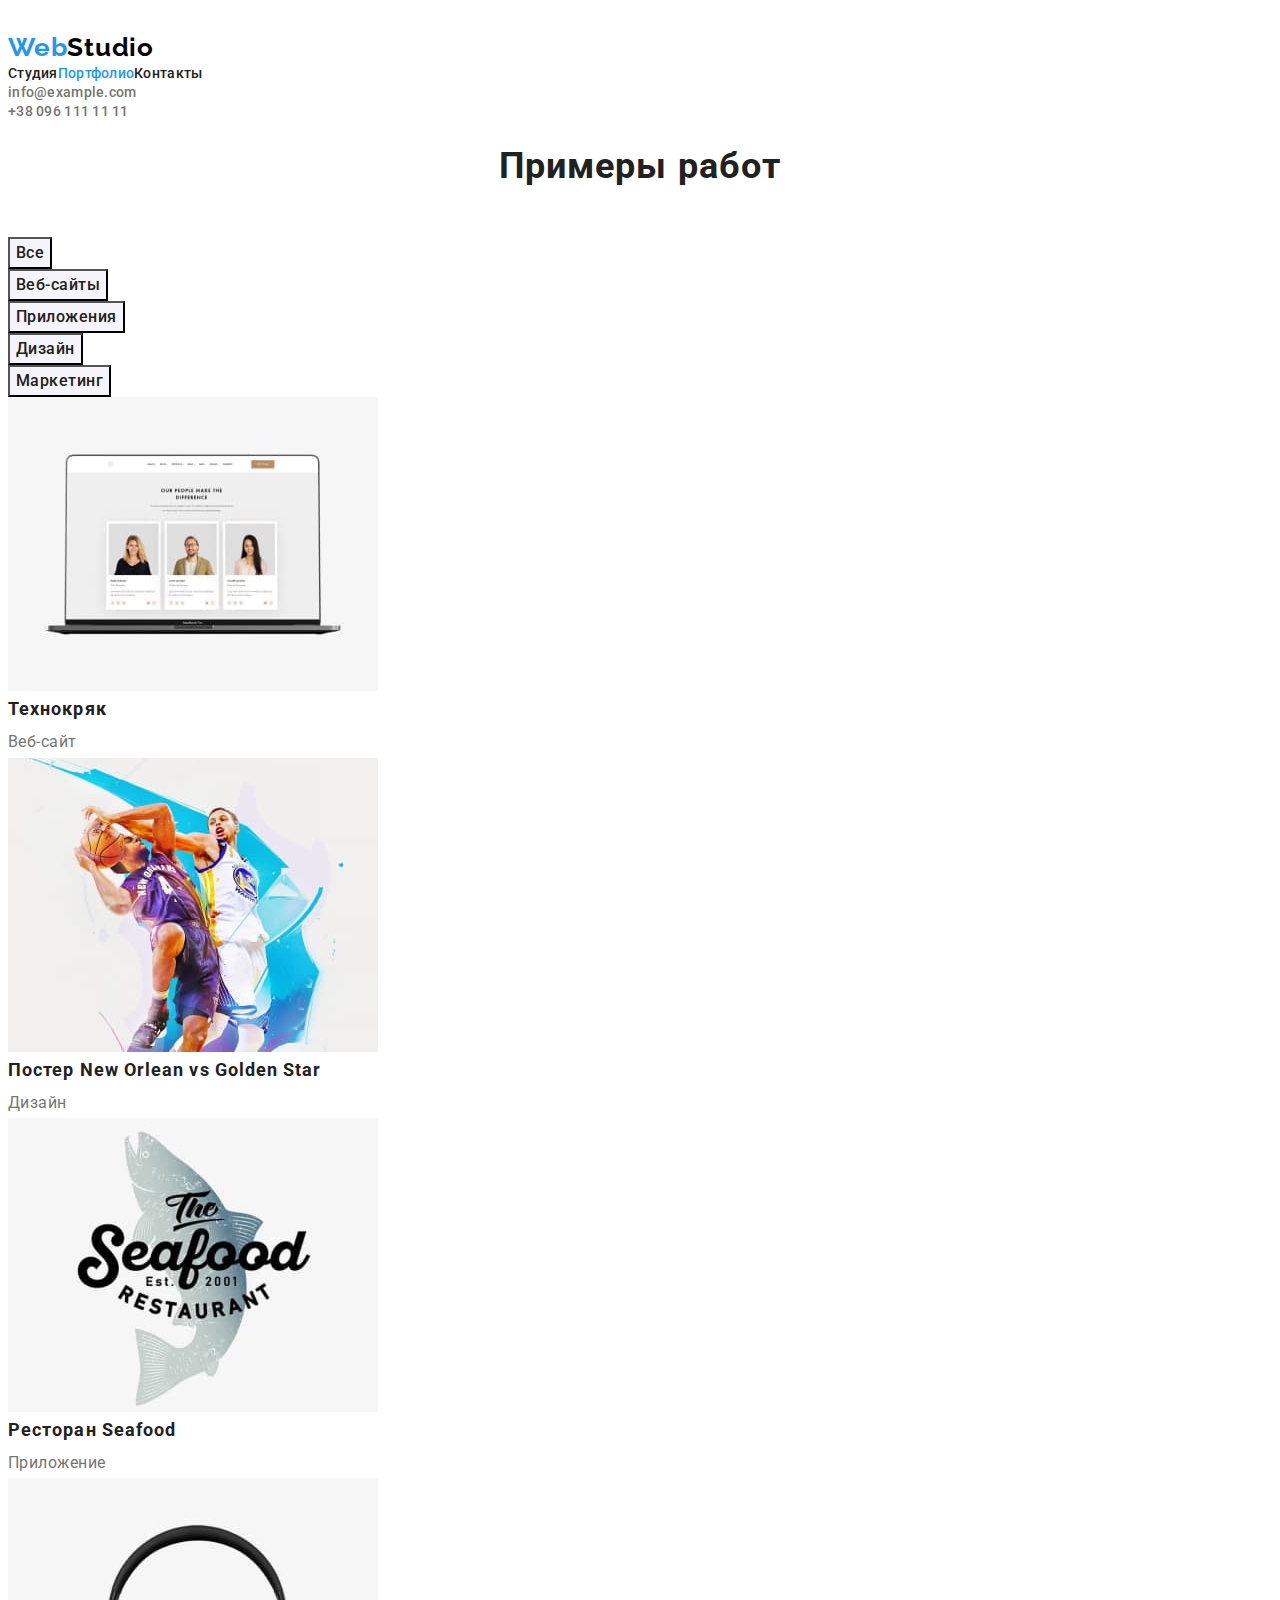
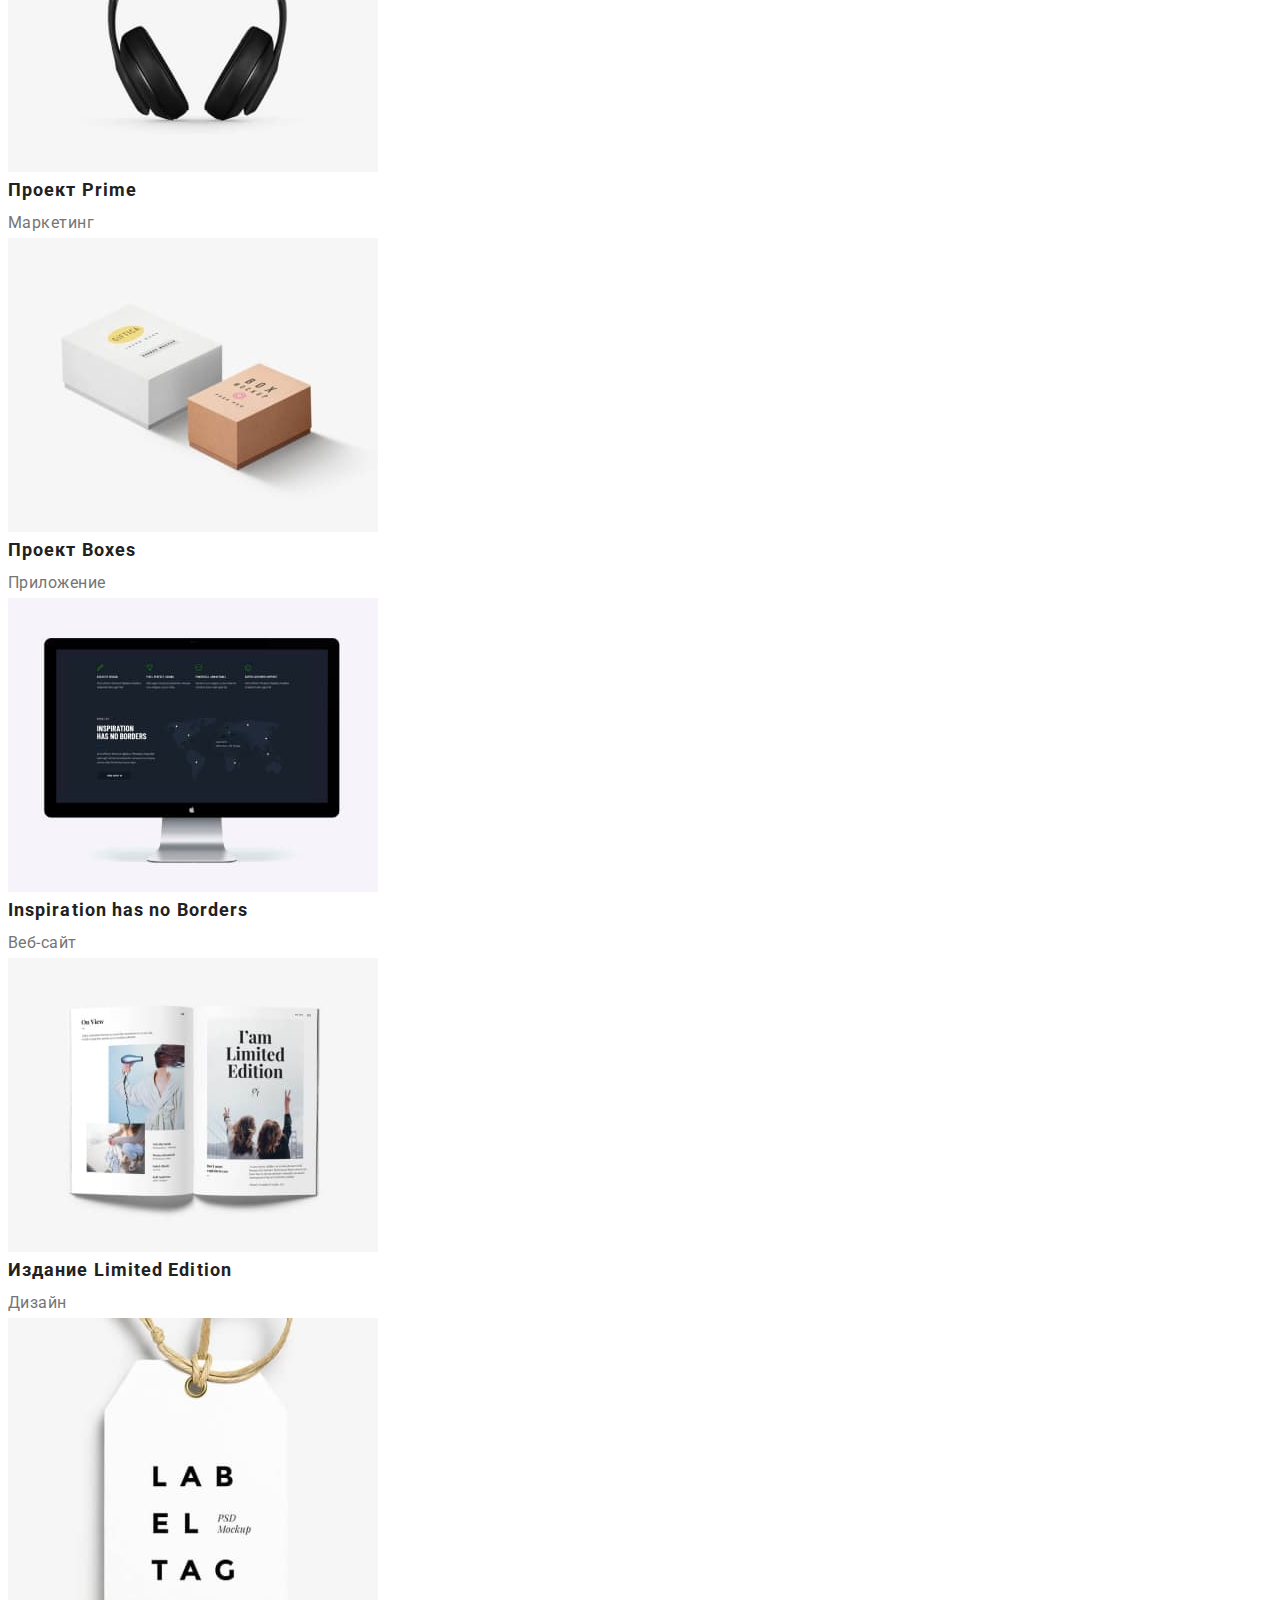
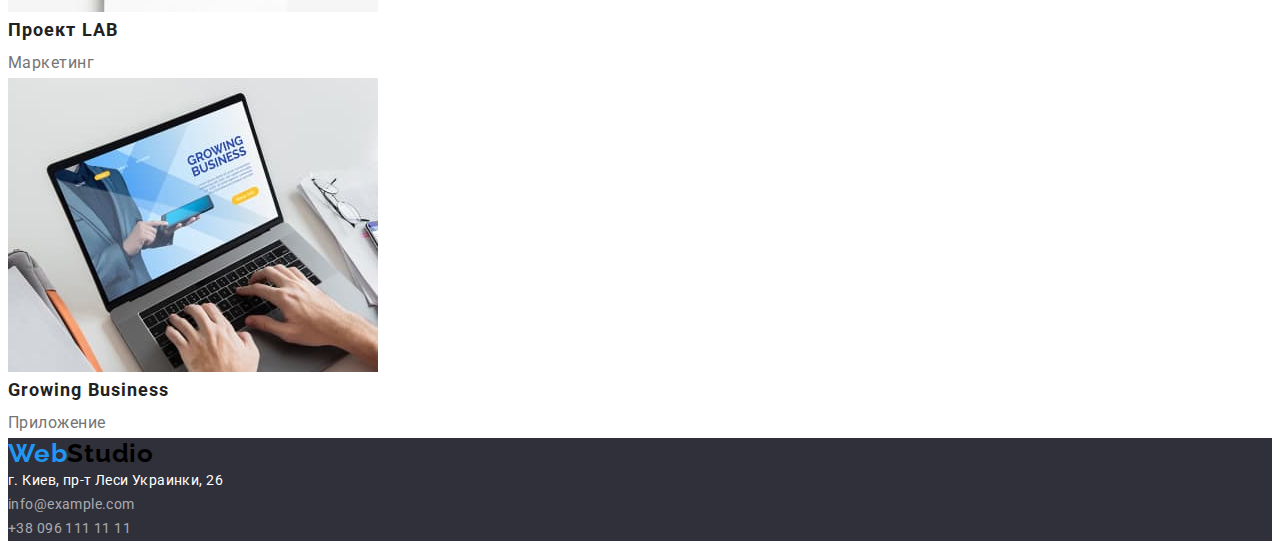
==== portfolio.html @ e36aa814 "homework3 part1" ====
<!DOCTYPE html>
<html lang="ru">
<head>
    <meta charset="UTF-8">
    <meta http-equiv="X-UA-Compatible" content="IE=edge">
    <meta name="viewport" content="width=device-width, initial-scale=1.0">
    <title>Portfolio</title>
    <link href="https://fonts.googleapis.com/css2?family=Raleway:wght@700&family=Roboto:wght@400;500;700;900&display=swap" rel="stylesheet">
    <link rel="stylesheet" href="https://cdnjs.cloudflare.com/ajax/libs/modern-normalize/1.1.0/modern-normalize.min.css" integrity="sha512-wpPYUAdjBVSE4KJnH1VR1HeZfpl1ub8YT/NKx4PuQ5NmX2tKuGu6U/JRp5y+Y8XG2tV+wKQpNHVUX03MfMFn9Q==" crossorigin="anonymous" referrerpolicy="no-referrer" />
    <link rel="stylesheet" href="./css/styles.css">
</head>
<body>
    <header class="header">
        <nav>
            <a href="/" class="logo link"><span class="logo-color-part">Web</span>Studio</a>
            <ul class="menu list">
               <li><a href="./index.html" class="nav-link link">Студия</a></li> 
               <li><a href="./portfolio.html" class="nav-link link current">Портфолио</a></li>
               <li><a href="" class="nav-link link">Контакты</a></li>
            </ul>
        </nav>
        <ul class="list">
            <li><a href="mailto:info@example.com" class="contacts link">info@example.com</a></li>
            <li><a href="tel:+380961111111" class="contacts link">+38 096 111 11 11</a></li>
        </ul>
    </header>

    <main>
        <section class="portfolio">
            <h2 class="portfolio-title">Примеры работ</h2>
            <ul class="list">
                <li><button class="portfolio-button" type="button">Все</button></li>
                <li><button class="portfolio-button" type="button">Веб-сайты</button></li>
                <li><button class="portfolio-button" type="button">Приложения</button></li>
                <li><button class="portfolio-button" type="button">Дизайн</button></li>
                <li><button class="portfolio-button" type="button">Маркетинг</button></li>
            </ul>

            <ul class="portfolio-cards list">
                <li>
                    <a href="" class="link">
                        <img src="./img/tehnokryak.jpg" alt="Технокряк" width="370" height="294">
                        <h3 class="project-name">Технокряк</h3>                      
                        <p class="project-type">Веб-сайт</p>
                    </a>
                </li>
                <li>
                    <a href="" class="link">
                        <img src="./img/new-orleano-golden-star.jpg" alt="Постер New Orlean vs Golden Star" width="370" height="294">
                        <h3 class="project-name">Постер New Orlean vs Golden Star</h3>                      
                        <p class="project-type">Дизайн</p>
                    </a>
                </li>
                <li>
                    <a href="" class="link">
                        <img src="./img/seafood.jpg" alt="Ресторан Seafood" width="370" height="294">
                        <h3 class="project-name">Ресторан Seafood</h3>                      
                        <p class="project-type">Приложение</p>
                    </a>
                </li>
                <li>
                    <a href="" class="link">
                        <img src="./img/prime.jpg" alt="Проект Prime" width="370" height="294">
                        <h3 class="project-name">Проект Prime</h3>                      
                        <p class="project-type">Маркетинг</p>
                    </a>
                </li>
                <li>
                    <a href="" class="link">
                        <img src="./img/boxes.jpg" alt="Проект Boxes" width="370" height="294">
                        <h3 class="project-name">Проект Boxes</h3>                      
                        <p class="project-type">Приложение</p>
                    </a>
                </li>
                <li>
                    <a href="" class="link">
                        <img src="./img/inspiration-has-no-borders.jpg" alt="Inspiration has no Borders" width="370" height="294">
                        <h3 class="project-name" lang="en">Inspiration has no Borders</h3>                      
                        <p class="project-type">Веб-сайт</p>
                    </a>
                </li>
                <li>
                    <a href="" class="link">
                        <img src="./img/limited-edition.jpg" alt="Издание Limited Edition" width="370" height="294">
                        <h3 class="project-name">Издание Limited Edition</h3>                      
                        <p class="project-type">Дизайн</p>
                    </a>
                </li>
                <li>
                    <a href="" class="link">
                        <img src="./img/lab.jpg" alt="Проект LAB" width="370" height="294">
                        <h3 class="project-name">Проект LAB</h3>                      
                        <p class="project-type">Маркетинг</p>
                    </a>
                </li>
                <li>
                    <a href="" class="link">
                        <img src="./img/growing-business.jpg" alt="Growing Business" width="370" height="294">
                        <h3 class="project-name" lang="en">Growing Business</h3>                      
                        <p class="project-type">Приложение</p>
                    </a>
                </li>
            </ul>
        
        </section>
        
    </main>

    <footer class="footer">
        <a href="/" class="logo link"><span class="logo-color-part">Web</span>Studio</a>
        <address>
            <ul class="list">
                <li><a href="/" target="_blank" class="footer-address link">г. Киев, пр-т Леси Украинки, 26</a></li>
                <li><a href="mailto:info@example.com" class="footer-email link">info@example.com</a></li>
                <li><a href="tel:+380961111111" class="footer-phone link">+38 096 111 11 11</a></li>
            </ul>
        </address>
    </footer>

</body>
</html>
---- css/styles.css ----
:root {
    --primary-text-color: #757575;
    --title-text-color:#212121;
    --accent-color:#2196F3;
    --primary-white-color:#FFFFFF;
    --logo-black-color:#000000;
    --hero-background-color:#2F303A;
    --hero-btm-focus:#188CE8;
    --team-background-color:#F5F4FA;
    --footer-email-phone: rgba(255, 255, 255, 0.6);
    }

body {
    background-color: var(--primary-white-color);
    color:var(--primary-text-color) ;
    font-family: Roboto, sans-serif;
    font-style: normal;
    font-weight: 400;
}

h1, h2, h3, h4, h5, h6{
    margin-top: 0;
    margin-bottom: 0;
}

ul, ol, p{
    margin-top: 0;
    margin-bottom: 0;
    padding-left: 0;
}

img {
    display: flex;
}

.list {
    list-style: none;
}

.link {
    text-decoration: none;
}

/* ------START NAVIGATION------ */

.container {
    width: 1200px;
    padding-left: 15px;
    padding-right: 15px;
    margin-left: auto;
    margin-right: auto;
}
.section{
    padding-top: 94px;
    padding-bottom: 94px;
}

.header{
    padding-top: 24px;
    padding-bottom: 25px;
}

.header-container{
    display: flex;
    align-items: center;
    justify-content: space-between;
}
.navigation{
    display: flex;
    align-items: center;
}

.menu{
    display: flex;
    align-items: center;
}

.header-contacts{
    display: flex;
    align-items: center;
}

.logo {
    color: var(--logo-black-color);
    font-family: Raleway;
    font-weight: bold;
    font-size: 26px;
    line-height: 1.19;
    letter-spacing: 0.03em;
    margin-right: 93px;
}

.logo-color-part {
    color: var(--accent-color);
}

.nav-link{
    color: var(--title-text-color);
    font-weight: 500;
    font-size: 14px;
    line-height: 1.14;
    letter-spacing: 0.02em;
    }
.nav-link:hover, .nav-link:focus {
    color: var(--accent-color);
}

.current {
    color: var(--accent-color);
}

.contacts {
    font-weight: 500;
    font-size: 14px;
    line-height: 1.14;
    letter-spacing: 0.02em;
    color: var(--primary-text-color);
    }

.contacts:hover, .contacts:focus {
    color: var(--accent-color);
}

.nav-list-item:not(:last-child) {
    margin-right: 50px;
}

.contacts-email{
    margin-right: 50px;
}


/* ------END NAVIGATION------ */

/* ------START HERO------ */

.hero-container{
    padding-top: 200px;
    padding-bottom: 200px; 
    /* display: flex;  
    flex-direction: column;
    justify-content: center;



      */
    
}

.hero {
    background-color: var(--hero-background-color);
}
.main-title {
    font-weight: 900;
    font-size: 44px;
    line-height: 1.36;
    letter-spacing: 0.06em;
    text-transform: uppercase;
    color: var(--primary-white-color);
    text-align: center;
    margin-bottom: 10px;
}

.hero-buttom {
    font-family: inherit;
    font-weight: bold;
    font-size: 16px;
    line-height: 1.88;
    letter-spacing: 0.06em;
    color: var(--primary-white-color);
    background-color: var(--accent-color);
    cursor: pointer;
    padding-left: 32px;
    padding-right: 32px;
    padding-top: 10px;
    padding-bottom: 10px;
    border: 1px solid var(--logo-black-color);

}

.hero-buttom:hover, .hero-buttom:focus{
    background-color: var(--hero-btm-focus)
}
/* ------END HERO------ */

/* ------START FEATURE------ */
.feature-title {
    font-weight: bold;
    font-size: 14px;
    line-height: 1.14;
    letter-spacing: 0.03em;
    text-transform: uppercase;
    color: var(--title-text-color);
}

.feature-description {
    font-size: 14px;
    line-height: 1.71;
    letter-spacing: 0.03em;
}
/* ------END FEATURE------ */

.direction-item{
    display: flex;
    justify-content: space-between;
}

.feature-container-item{
    display: flex;
}
.direction-container{
    padding-top: 0px;
}

/* ------START TEAM------ */
.team{
    background-color:var(--team-background-color);
}

.team-title{
    margin-bottom: 50px;
    text-align: center;
}

.team-card-item{
    display: flex;
    justify-content: space-between;
}

.team-card{
    background-color: var(--primary-white-color);
}

.team-member-photo{
    margin-bottom: 30px;
}

.direction-title, .team-title, .feature-main-title, .portfolio-title {
    font-weight: bold;
    font-size: 36px;
    line-height: 1.17;
    letter-spacing: 0.03em;
    color: var(--title-text-color);
    text-align: center;
    margin-bottom: 50px;
}

.team-member {
    font-weight: 500;
    font-size: 16px;
    line-height: 1.19;
    letter-spacing: 0.03em;
    color: var(--title-text-color);
    margin-bottom: 10px;
    text-align: center;
}

.member-job{
    font-size: 16px;
    line-height: 1.19;
    letter-spacing: 0.03em;
    text-align: center;
    margin-bottom: 30px;
}
/* ------END TEAM------ */

/* ------START FOOTER------ */
.footer{
    background-color: var(--hero-background-color);
}
.footer-address{
    font-size: 14px;
    line-height: 1.71;
    letter-spacing: 0.03em;
    color: var(--primary-white-color);
    font-style: normal;
}

.footer-email, .footer-phone {
    font-style: normal;
    font-size: 14px;
    line-height: 1.71;
    letter-spacing: 0.03em;
    color: var(--footer-email-phone);
}

.footer-email:hover, .footer-email:focus, .footer-phone:hover, .footer-phone:focus, .footer-address:hover, .footer-address:focus {
    color: var(--accent-color);    
}
/* ------END FOOTER------ */

/* ------START PORTFOLIO------ */
.portfolio-button {
    font-family: inherit;
    font-weight: 500;
    font-size: 16px;
    line-height: 1.63;
    letter-spacing: 0.03em;
    color: var(--title-text-color);
    background-color: var(--team-background-color);
    cursor: pointer;
}

.portfolio-button:hover, .portfolio-button:focus {
    background-color: var(--accent-color);
    color: var(--primary-white-color);
}

.portfolio-cards{
    background-color: var(--primary-white-color);
}

.project-name {
    font-weight: bold;
    font-size: 18px;
    line-height: 2;
    letter-spacing: 0.06em;
    color:var(--title-text-color)
}

.project-type{
    font-size: 16px;
    line-height: 1.88;
    letter-spacing: 0.03em;
    color: var(--primary-text-color);
}
/* ------END PORTFOLIO------ */
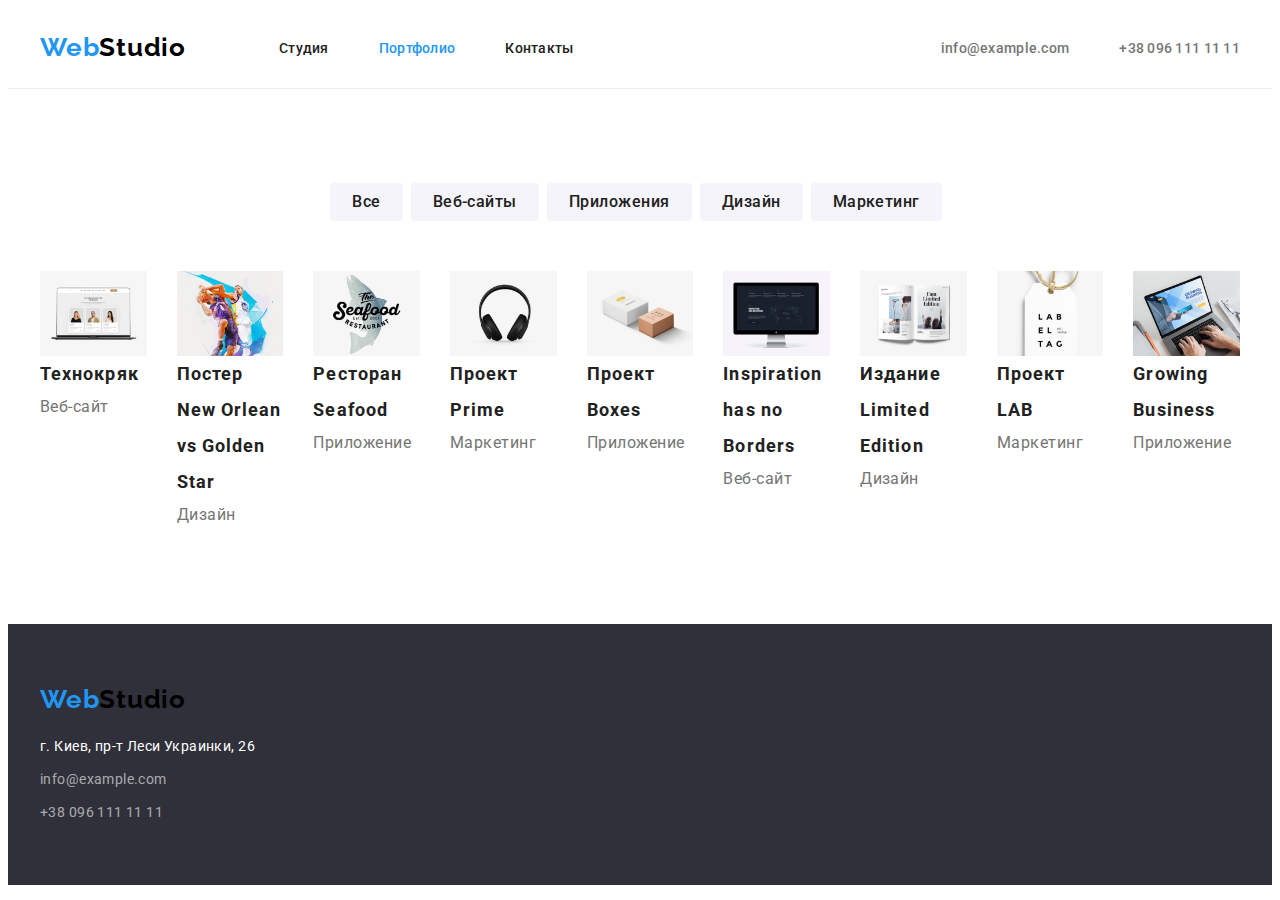
==== commit 1e9ff288: "homework3 part2" ====
--- a/portfolio.html
+++ b/portfolio.html
@@ -11,110 +11,121 @@
 </head>
 <body>
     <header class="header">
-        <nav>
-            <a href="/" class="logo link"><span class="logo-color-part">Web</span>Studio</a>
-            <ul class="menu list">
-               <li><a href="./index.html" class="nav-link link">Студия</a></li> 
-               <li><a href="./portfolio.html" class="nav-link link current">Портфолио</a></li>
-               <li><a href="" class="nav-link link">Контакты</a></li>
-            </ul>
-        </nav>
-        <ul class="list">
-            <li><a href="mailto:info@example.com" class="contacts link">info@example.com</a></li>
-            <li><a href="tel:+380961111111" class="contacts link">+38 096 111 11 11</a></li>
-        </ul>
+        <div class="container header-container">
+            <nav class="navigation">
+                <a href="/" class="logo link"><span class="logo-color-part">Web</span>Studio</a>
+                <ul class="menu list">
+                   <li class="nav-list-item"><a href="./index.html" class="nav-link link">Студия</a></li> 
+                   <li class="nav-list-item"><a href="./portfolio.html" class="nav-link link current">Портфолио</a></li>
+                   <li class="nav-list-item"><a href="" class="nav-link link">Контакты</a></li>
+                </ul>
+            </nav>
+            <div class="header-contacts-container">
+                <ul class="header-contacts list">
+                    <li class="contacts-email"><a href="mailto:info@example.com" class="contacts link">info@example.com</a></li>
+                    <li class="contacts-number"><a href="tel:+380961111111" class="contacts link">+38 096 111 11 11</a></li>
+                </ul>
+            </div>
+        </div>
     </header>
 
     <main>
         <section class="portfolio">
-            <h2 class="portfolio-title">Примеры работ</h2>
-            <ul class="list">
-                <li><button class="portfolio-button" type="button">Все</button></li>
-                <li><button class="portfolio-button" type="button">Веб-сайты</button></li>
-                <li><button class="portfolio-button" type="button">Приложения</button></li>
-                <li><button class="portfolio-button" type="button">Дизайн</button></li>
-                <li><button class="portfolio-button" type="button">Маркетинг</button></li>
-            </ul>
-
-            <ul class="portfolio-cards list">
-                <li>
-                    <a href="" class="link">
-                        <img src="./img/tehnokryak.jpg" alt="Технокряк" width="370" height="294">
+            <div class="portfolio-container container section">
+                <h2 class="portfolio-title visually-hidden">Примеры работ</h2>
+                    <ul class="portfolio-button-list list">
+                        <li><button class="portfolio-button" type="button">Все</button></li>
+                        <li><button class="portfolio-button" type="button">Веб-сайты</button></li>
+                        <li><button class="portfolio-button" type="button">Приложения</button></li>
+                        <li><button class="portfolio-button" type="button">Дизайн</button></li>
+                        <li><button class="portfolio-button" type="button">Маркетинг</button></li>
+                    </ul>         
+    
+                <ul class="portfolio-cards list">
+                    <li class="portfolio-cards-item">
+                        <a href="" class=" link">
+                            <img src="./img/tehnokryak.jpg" alt="Технокряк" width="370">
+                        </a>
                         <h3 class="project-name">Технокряк</h3>                      
                         <p class="project-type">Веб-сайт</p>
-                    </a>
-                </li>
-                <li>
-                    <a href="" class="link">
-                        <img src="./img/new-orleano-golden-star.jpg" alt="Постер New Orlean vs Golden Star" width="370" height="294">
+                    </li>
+                    <li class="portfolio-cards-item">
+                        <a href="" class="link">
+                            <img src="./img/new-orleano-golden-star.jpg" alt="Постер New Orlean vs Golden Star" width="370">
+                        </a>
                         <h3 class="project-name">Постер New Orlean vs Golden Star</h3>                      
                         <p class="project-type">Дизайн</p>
-                    </a>
-                </li>
-                <li>
-                    <a href="" class="link">
-                        <img src="./img/seafood.jpg" alt="Ресторан Seafood" width="370" height="294">
+                    </li>
+                    <li class="portfolio-cards-item">
+                        <a href="" class="link">
+                            <img src="./img/seafood.jpg" alt="Ресторан Seafood" width="370">
+                        </a>
                         <h3 class="project-name">Ресторан Seafood</h3>                      
                         <p class="project-type">Приложение</p>
-                    </a>
-                </li>
-                <li>
-                    <a href="" class="link">
-                        <img src="./img/prime.jpg" alt="Проект Prime" width="370" height="294">
+                    </li>
+                    <li class="portfolio-cards-item">
+                        <a href="" class="link">
+                            <img src="./img/prime.jpg" alt="Проект Prime" width="370">
+                        </a>
                         <h3 class="project-name">Проект Prime</h3>                      
                         <p class="project-type">Маркетинг</p>
-                    </a>
-                </li>
-                <li>
-                    <a href="" class="link">
-                        <img src="./img/boxes.jpg" alt="Проект Boxes" width="370" height="294">
+                    </li>
+                    <li class="portfolio-cards-item">
+                        <a href="" class="link">
+                            <img src="./img/boxes.jpg" alt="Проект Boxes" width="370">
+                        </a>
                         <h3 class="project-name">Проект Boxes</h3>                      
                         <p class="project-type">Приложение</p>
-                    </a>
-                </li>
-                <li>
-                    <a href="" class="link">
-                        <img src="./img/inspiration-has-no-borders.jpg" alt="Inspiration has no Borders" width="370" height="294">
+                    </li>
+                    <li class="portfolio-cards-item">
+                        <a href="" class="link">
+                            <img src="./img/inspiration-has-no-borders.jpg" alt="Inspiration has no Borders" width="370">
+                        </a>
                         <h3 class="project-name" lang="en">Inspiration has no Borders</h3>                      
                         <p class="project-type">Веб-сайт</p>
-                    </a>
-                </li>
-                <li>
-                    <a href="" class="link">
-                        <img src="./img/limited-edition.jpg" alt="Издание Limited Edition" width="370" height="294">
+                    </li>
+                    <li class="portfolio-cards-item">
+                        <a href="" class="link">
+                            <img src="./img/limited-edition.jpg" alt="Издание Limited Edition" width="370">
+                            
+                        </a>
                         <h3 class="project-name">Издание Limited Edition</h3>                      
                         <p class="project-type">Дизайн</p>
-                    </a>
-                </li>
-                <li>
-                    <a href="" class="link">
-                        <img src="./img/lab.jpg" alt="Проект LAB" width="370" height="294">
+                    </li>
+                    <li class="portfolio-cards-item">
+                        <a href="" class="link">
+                            <img src="./img/lab.jpg" alt="Проект LAB" width="370">
+                            
+                        </a>
                         <h3 class="project-name">Проект LAB</h3>                      
                         <p class="project-type">Маркетинг</p>
-                    </a>
-                </li>
-                <li>
-                    <a href="" class="link">
-                        <img src="./img/growing-business.jpg" alt="Growing Business" width="370" height="294">
+                    </li>
+                    <li class="portfolio-cards-item">
+                        <a href="" class="link">
+                            <img src="./img/growing-business.jpg" alt="Growing Business" width="370">
+                        </a>
                         <h3 class="project-name" lang="en">Growing Business</h3>                      
                         <p class="project-type">Приложение</p>
-                    </a>
-                </li>
-            </ul>
+                    </li>
+                </ul>
+            </div>
+           
         
         </section>
         
     </main>
 
     <footer class="footer">
-        <a href="/" class="logo link"><span class="logo-color-part">Web</span>Studio</a>
-        <address>
-            <ul class="list">
-                <li><a href="/" target="_blank" class="footer-address link">г. Киев, пр-т Леси Украинки, 26</a></li>
-                <li><a href="mailto:info@example.com" class="footer-email link">info@example.com</a></li>
-                <li><a href="tel:+380961111111" class="footer-phone link">+38 096 111 11 11</a></li>
-            </ul>
-        </address>
+        <div class="footer-container container">
+            <a class="footer-logo link logo" href="/"><span class="logo-color-part">Web</span>Studio</a>
+            <address>
+                <ul class="list">
+                    <li class="footer-contacts-item"><a href="/" target="_blank" class="footer-address link">г. Киев, пр-т Леси Украинки, 26</a></li>
+                    <li class="footer-contacts-item"><a href="mailto:info@example.com" class="footer-email link">info@example.com</a></li>
+                    <li class="footer-contacts-item"><a href="tel:+380961111111" class="footer-phone link">+38 096 111 11 11</a></li>
+                </ul>
+            </address>
+        </div>
     </footer>
 
 </body>
--- a/css/styles.css
+++ b/css/styles.css
@@ -30,7 +30,9 @@
 }
 
 img {
-    display: flex;
+    display: block;
+    max-width: 100%;
+    height: auto;
 }
 
 .list {
@@ -58,6 +60,7 @@
 .header{
     padding-top: 24px;
     padding-bottom: 25px;
+    border-bottom: 1px solid #ECECEC;
 }
 
 .header-container{
@@ -65,6 +68,7 @@
     align-items: center;
     justify-content: space-between;
 }
+
 .navigation{
     display: flex;
     align-items: center;
@@ -100,7 +104,10 @@
     font-size: 14px;
     line-height: 1.14;
     letter-spacing: 0.02em;
-    }
+    padding-top: 10px;
+    padding-bottom: 10px;
+}
+
 .nav-link:hover, .nav-link:focus {
     color: var(--accent-color);
 }
@@ -115,7 +122,9 @@
     line-height: 1.14;
     letter-spacing: 0.02em;
     color: var(--primary-text-color);
-    }
+    padding-top: 10px;
+    padding-bottom: 10px;
+}
 
 .contacts:hover, .contacts:focus {
     color: var(--accent-color);
@@ -128,7 +137,6 @@
 .contacts-email{
     margin-right: 50px;
 }
-
 
 /* ------END NAVIGATION------ */
 
@@ -137,19 +145,15 @@
 .hero-container{
     padding-top: 200px;
     padding-bottom: 200px; 
-    /* display: flex;  
+    display: flex;
     flex-direction: column;
-    justify-content: center;
-
-
-
-      */
-    
+    align-items: center;
 }
 
 .hero {
     background-color: var(--hero-background-color);
 }
+
 .main-title {
     font-weight: 900;
     font-size: 44px;
@@ -158,7 +162,7 @@
     text-transform: uppercase;
     color: var(--primary-white-color);
     text-align: center;
-    margin-bottom: 10px;
+    margin-bottom: 30px;
 }
 
 .hero-buttom {
@@ -175,7 +179,6 @@
     padding-top: 10px;
     padding-bottom: 10px;
     border: 1px solid var(--logo-black-color);
-
 }
 
 .hero-buttom:hover, .hero-buttom:focus{
@@ -184,6 +187,17 @@
 /* ------END HERO------ */
 
 /* ------START FEATURE------ */
+.visually-hidden{
+    position: fixed;
+    transform: scale(0);
+}
+
+.feature-container-item{
+    display: flex;
+    margin-left: -30px;
+    margin-top: -30px;
+}
+
 .feature-title {
     font-weight: bold;
     font-size: 14px;
@@ -191,6 +205,7 @@
     letter-spacing: 0.03em;
     text-transform: uppercase;
     color: var(--title-text-color);
+    margin-bottom: 10px;
 }
 
 .feature-description {
@@ -198,19 +213,32 @@
     line-height: 1.71;
     letter-spacing: 0.03em;
 }
+
+.feature-container-list{
+    flex-basis: calc((100%-4*30)/4);
+    margin-left: 30px;
+    margin-top: 30px;
+}
+
 /* ------END FEATURE------ */
 
+/* ------START direction------ */
 .direction-item{
     display: flex;
-    justify-content: space-between;
-}
-
-.feature-container-item{
-    display: flex;
-}
+    margin-left: -30px;
+    margin-top: -30px;
+}
+
+.direction-item-list{
+    margin-left: 30px;
+    margin-top: 30px;
+    flex-basis: calc((100%-3*30)/3);
+}
+
 .direction-container{
     padding-top: 0px;
 }
+/* ------END direction------ */
 
 /* ------START TEAM------ */
 .team{
@@ -224,15 +252,17 @@
 
 .team-card-item{
     display: flex;
-    justify-content: space-between;
+    margin-left: -30px;
+    margin-top: -30px;
 }
 
 .team-card{
     background-color: var(--primary-white-color);
-}
-
-.team-member-photo{
-    margin-bottom: 30px;
+    box-shadow: 0px 1px 3px rgba(0, 0, 0, 0.12), 0px 1px 1px rgba(0, 0, 0, 0.14), 0px 2px 1px rgba(0, 0, 0, 0.2);
+    border-radius: 0px 0px 4px 4px;
+    flex-basis: calc((100%-4*30)/4);
+    margin-left: 30px;
+    margin-top: 30px;
 }
 
 .direction-title, .team-title, .feature-main-title, .portfolio-title {
@@ -262,6 +292,11 @@
     text-align: center;
     margin-bottom: 30px;
 }
+
+.team-member-wrapper{
+    padding-top: 30px;
+    padding-bottom: 30px;
+}
 /* ------END TEAM------ */
 
 /* ------START FOOTER------ */
@@ -274,7 +309,7 @@
     letter-spacing: 0.03em;
     color: var(--primary-white-color);
     font-style: normal;
-}
+   }
 
 .footer-email, .footer-phone {
     font-style: normal;
@@ -287,9 +322,32 @@
 .footer-email:hover, .footer-email:focus, .footer-phone:hover, .footer-phone:focus, .footer-address:hover, .footer-address:focus {
     color: var(--accent-color);    
 }
+
+.footer-container{
+    padding-top: 60px;
+    padding-bottom: 60px;
+    display: flex; 
+    flex-direction: column;  
+}
+
+.footer-logo{
+    margin-bottom: 20px;
+    margin-right: 0px;
+}
+
+.footer-contacts-item:not(:last-child){
+    margin-bottom: 9px;
+}
 /* ------END FOOTER------ */
 
 /* ------START PORTFOLIO------ */
+
+.portfolio-button-list{
+    display: flex;
+    margin-bottom: 50px;
+   justify-content: center;
+
+}
 .portfolio-button {
     font-family: inherit;
     font-weight: 500;
@@ -299,7 +357,18 @@
     color: var(--title-text-color);
     background-color: var(--team-background-color);
     cursor: pointer;
-}
+    padding-left: 22px;
+    padding-right: 22px;
+    padding-top: 6px;
+    padding-bottom: 6px;
+    border-radius: 4px;
+    border: none;
+}
+
+.portfolio-button:not(last-child){
+    margin-right:8px;
+}
+
 
 .portfolio-button:hover, .portfolio-button:focus {
     background-color: var(--accent-color);
@@ -308,7 +377,17 @@
 
 .portfolio-cards{
     background-color: var(--primary-white-color);
-}
+    display: flex;
+    margin-top: -30px;
+    margin-left: -30px;
+}
+
+.portfolio-cards-item{
+    flex-basis: calc((100%-3*30)/3);
+    margin-left: 30px;
+    margin-top: 30px;
+}
+
 
 .project-name {
     font-weight: bold;
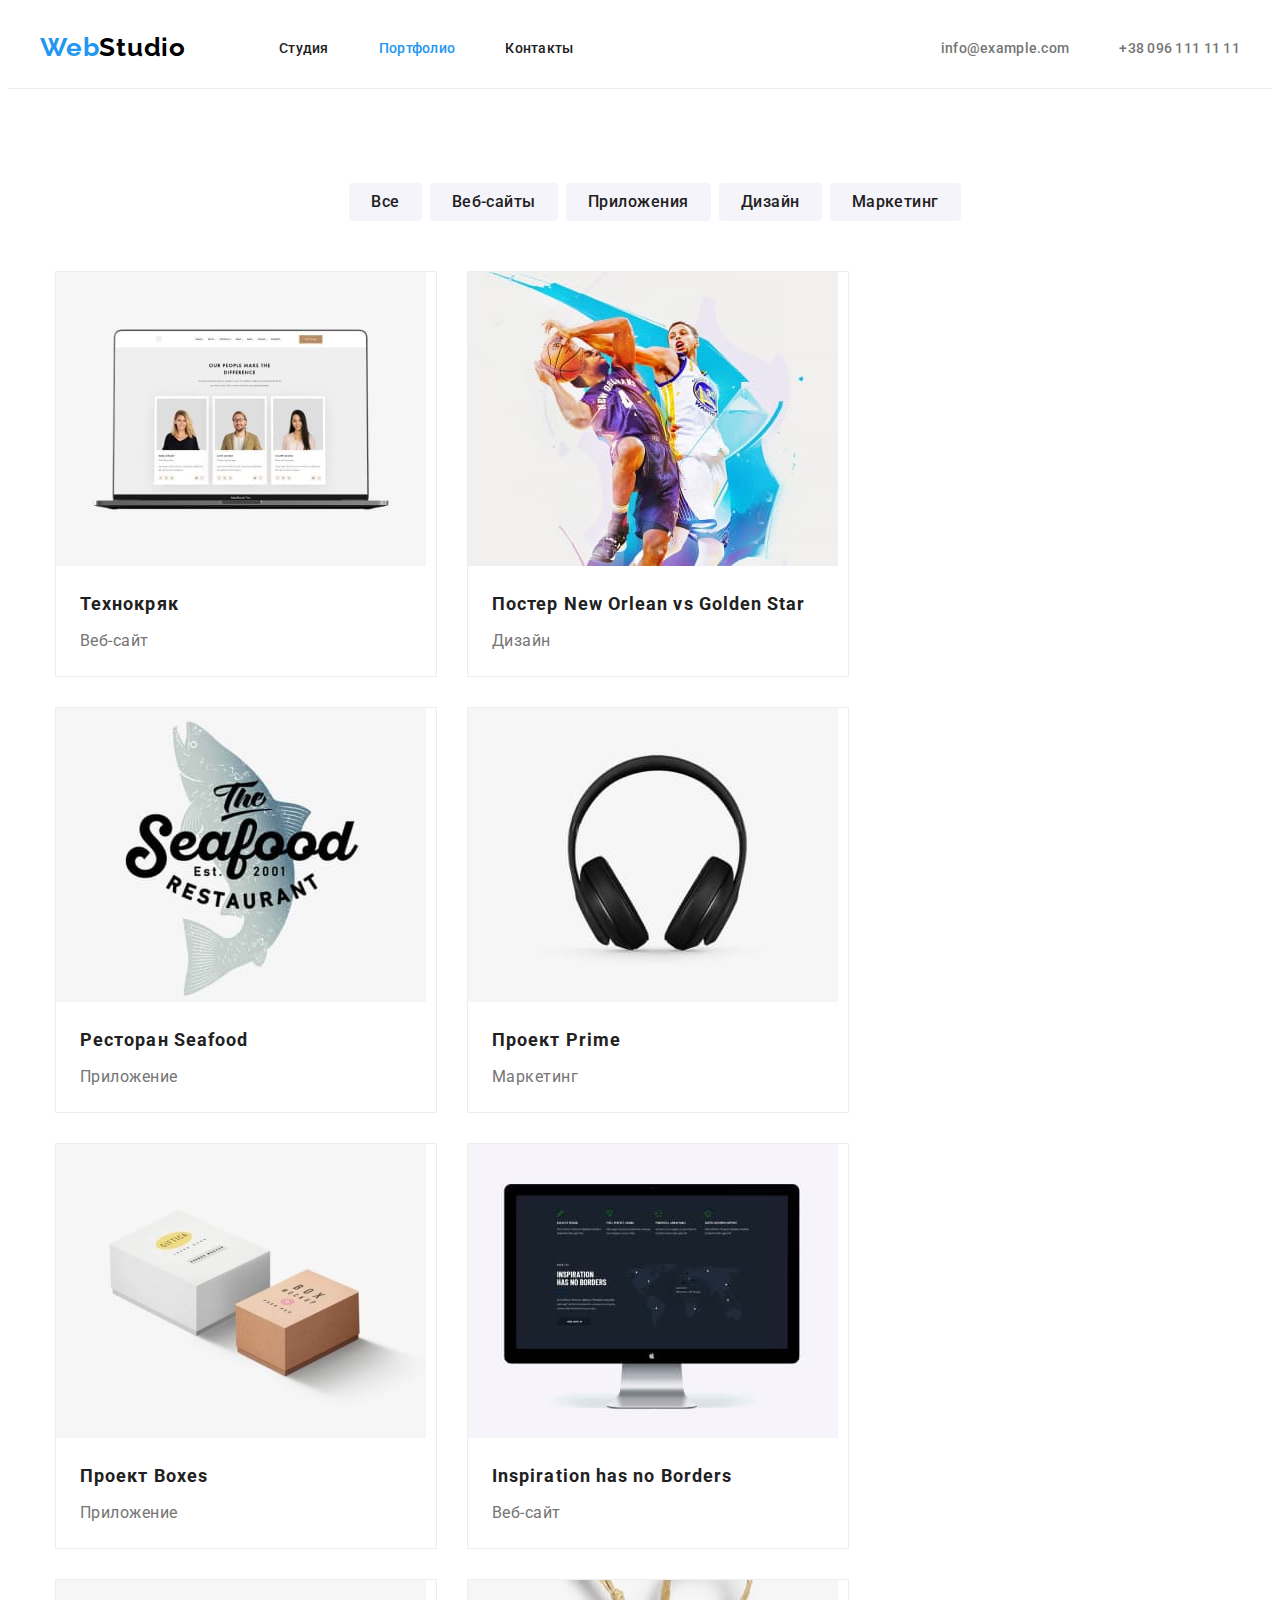
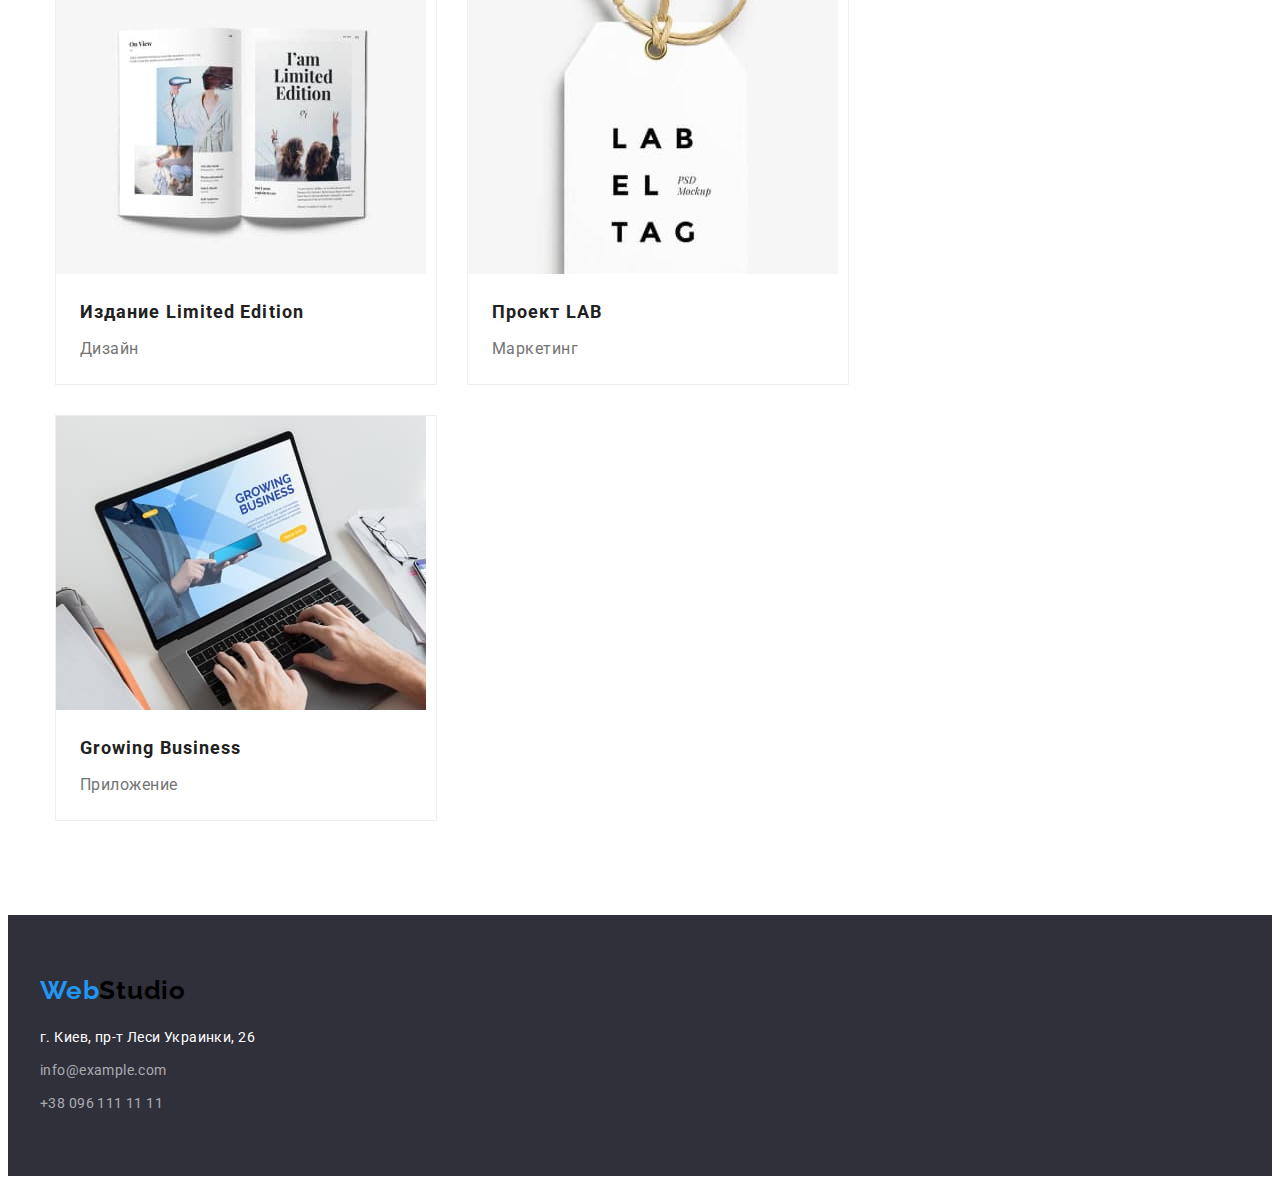
==== commit 253928c1: "homework" ====
--- a/portfolio.html
+++ b/portfolio.html
@@ -32,85 +32,111 @@
     <main>
         <section class="portfolio">
             <div class="portfolio-container container section">
-                <h2 class="portfolio-title visually-hidden">Примеры работ</h2>
-                    <ul class="portfolio-button-list list">
-                        <li><button class="portfolio-button" type="button">Все</button></li>
-                        <li><button class="portfolio-button" type="button">Веб-сайты</button></li>
-                        <li><button class="portfolio-button" type="button">Приложения</button></li>
-                        <li><button class="portfolio-button" type="button">Дизайн</button></li>
-                        <li><button class="portfolio-button" type="button">Маркетинг</button></li>
-                    </ul>         
+                <div class="portfolio-container-button container">
+                    <h2 class="portfolio-title visually-hidden">Примеры работ</h2>
+                        <ul class="portfolio-button-list list">
+                            <li class="portfolio-button-item"><button class="portfolio-button" type="button">Все</button></li>
+                            <li class="portfolio-button-item"><button class="portfolio-button" type="button">Веб-сайты</button></li>
+                            <li class="portfolio-button-item"><button class="portfolio-button" type="button">Приложения</button></li>
+                            <li class="portfolio-button-item"><button class="portfolio-button" type="button">Дизайн</button></li>
+                            <li class="portfolio-button-item"><button class="portfolio-button" type="button">Маркетинг</button></li>
+                        </ul>  
+                </div> 
     
-                <ul class="portfolio-cards list">
-                    <li class="portfolio-cards-item">
-                        <a href="" class=" link">
-                            <img src="./img/tehnokryak.jpg" alt="Технокряк" width="370">
-                        </a>
-                        <h3 class="project-name">Технокряк</h3>                      
-                        <p class="project-type">Веб-сайт</p>
-                    </li>
-                    <li class="portfolio-cards-item">
-                        <a href="" class="link">
-                            <img src="./img/new-orleano-golden-star.jpg" alt="Постер New Orlean vs Golden Star" width="370">
-                        </a>
-                        <h3 class="project-name">Постер New Orlean vs Golden Star</h3>                      
-                        <p class="project-type">Дизайн</p>
-                    </li>
-                    <li class="portfolio-cards-item">
-                        <a href="" class="link">
-                            <img src="./img/seafood.jpg" alt="Ресторан Seafood" width="370">
-                        </a>
-                        <h3 class="project-name">Ресторан Seafood</h3>                      
-                        <p class="project-type">Приложение</p>
-                    </li>
-                    <li class="portfolio-cards-item">
-                        <a href="" class="link">
-                            <img src="./img/prime.jpg" alt="Проект Prime" width="370">
-                        </a>
-                        <h3 class="project-name">Проект Prime</h3>                      
-                        <p class="project-type">Маркетинг</p>
-                    </li>
-                    <li class="portfolio-cards-item">
-                        <a href="" class="link">
-                            <img src="./img/boxes.jpg" alt="Проект Boxes" width="370">
-                        </a>
-                        <h3 class="project-name">Проект Boxes</h3>                      
-                        <p class="project-type">Приложение</p>
-                    </li>
-                    <li class="portfolio-cards-item">
-                        <a href="" class="link">
-                            <img src="./img/inspiration-has-no-borders.jpg" alt="Inspiration has no Borders" width="370">
-                        </a>
-                        <h3 class="project-name" lang="en">Inspiration has no Borders</h3>                      
-                        <p class="project-type">Веб-сайт</p>
-                    </li>
-                    <li class="portfolio-cards-item">
-                        <a href="" class="link">
-                            <img src="./img/limited-edition.jpg" alt="Издание Limited Edition" width="370">
-                            
-                        </a>
-                        <h3 class="project-name">Издание Limited Edition</h3>                      
-                        <p class="project-type">Дизайн</p>
-                    </li>
-                    <li class="portfolio-cards-item">
-                        <a href="" class="link">
-                            <img src="./img/lab.jpg" alt="Проект LAB" width="370">
-                            
-                        </a>
-                        <h3 class="project-name">Проект LAB</h3>                      
-                        <p class="project-type">Маркетинг</p>
-                    </li>
-                    <li class="portfolio-cards-item">
-                        <a href="" class="link">
-                            <img src="./img/growing-business.jpg" alt="Growing Business" width="370">
-                        </a>
-                        <h3 class="project-name" lang="en">Growing Business</h3>                      
-                        <p class="project-type">Приложение</p>
-                    </li>
-                </ul>
+                <div class="portfolio-container-list container">
+                    <ul class="portfolio-cards-list list">
+                        <li class="portfolio-cards-item">
+                            <a href="" class="link">
+                                <img src="./img/tehnokryak.jpg" alt="Технокряк" width="370">
+                                <div class="portfolio-container-cards-name">
+                                    <h3 class="project-name">Технокряк</h3>                      
+                                    <p class="project-type">Веб-сайт</p>
+                                </div>
+                            </a>
+                        </li>
+
+                        <li class="portfolio-cards-item">
+                            <a href="" class="link">
+                                <img src="./img/new-orleano-golden-star.jpg" alt="Постер New Orlean vs Golden Star" width="370">
+                                <div class="portfolio-container-cards-name">
+                                    <h3 class="project-name">Постер New Orlean vs Golden Star</h3>                      
+                                    <p class="project-type">Дизайн</p>
+                                </div>
+                            </a>
+                        </li>
+                        <li class="portfolio-cards-item">
+                            <a href="" class="link">
+                                <img src="./img/seafood.jpg" alt="Ресторан Seafood" width="370">
+                                <div class="portfolio-container-cards-name">
+                                    <h3 class="project-name">Ресторан Seafood</h3>                      
+                                    <p class="project-type">Приложение</p>
+                                </div>
+                            </a>
+                        </li>
+                        <li class="portfolio-cards-item">
+                            <a href="" class="link">
+                                <img src="./img/prime.jpg" alt="Проект Prime" width="370">
+                                <div class="portfolio-container-cards-name">
+                                    <h3 class="project-name">Проект Prime</h3>                      
+                                    <p class="project-type">Маркетинг</p>
+                                </div>
+                                
+                            </a>
+                        </li>
+                        <li class="portfolio-cards-item">
+                            <a href="" class="link">
+                                <img src="./img/boxes.jpg" alt="Проект Boxes" width="370">
+                                <div class="portfolio-container-cards-name">
+                                    <h3 class="project-name">Проект Boxes</h3>                      
+                                    <p class="project-type">Приложение</p>
+                                </div>
+                                
+                            </a>
+                        </li>
+                        <li class="portfolio-cards-item">
+                            <a href="" class="link">
+                                <img src="./img/inspiration-has-no-borders.jpg" alt="Inspiration has no Borders" width="370">
+                                <div class="portfolio-container-cards-name">
+                                    <h3 class="project-name" lang="en">Inspiration has no Borders</h3>                      
+                                    <p class="project-type">Веб-сайт</p>
+                                </div>
+                                
+                            </a>
+                        </li>
+                        <li class="portfolio-cards-item">
+                            <a href="" class="link">
+                                <img src="./img/limited-edition.jpg" alt="Издание Limited Edition" width="370">
+                                <div class="portfolio-container-cards-name">
+                                    <h3 class="project-name">Издание Limited Edition</h3>                      
+                                    <p class="project-type">Дизайн</p>
+                                </div>
+                                
+                            </a>
+                        </li>
+                        <li class="portfolio-cards-item">
+                            <a href="" class="link">
+                                <img src="./img/lab.jpg" alt="Проект LAB" width="370">
+                                <div class="portfolio-container-cards-name">
+                                    <h3 class="project-name">Проект LAB</h3>                      
+                                    <p class="project-type">Маркетинг</p>
+                                </div>
+                                
+                            </a>
+                        </li>
+                        <li class="portfolio-cards-item">
+                            <a href="" class="link">
+                                <img src="./img/growing-business.jpg" alt="Growing Business" width="370">
+                                <div class="portfolio-container-cards-name">
+                                    <h3 class="project-name" lang="en">Growing Business</h3>                      
+                                    <p class="project-type">Приложение</p>
+                                </div>
+
+                            </a>
+                        </li>
+                    </ul>
+                </div>
             </div>
-           
-        
+            
         </section>
         
     </main>
--- a/css/styles.css
+++ b/css/styles.css
@@ -215,7 +215,7 @@
 }
 
 .feature-container-list{
-    flex-basis: calc((100%-4*30)/4);
+    flex-basis: calc((100% - 120px) / 4);
     margin-left: 30px;
     margin-top: 30px;
 }
@@ -232,7 +232,7 @@
 .direction-item-list{
     margin-left: 30px;
     margin-top: 30px;
-    flex-basis: calc((100%-3*30)/3);
+    flex-basis: calc((100% - 90px) / 3);
 }
 
 .direction-container{
@@ -260,7 +260,7 @@
     background-color: var(--primary-white-color);
     box-shadow: 0px 1px 3px rgba(0, 0, 0, 0.12), 0px 1px 1px rgba(0, 0, 0, 0.14), 0px 2px 1px rgba(0, 0, 0, 0.2);
     border-radius: 0px 0px 4px 4px;
-    flex-basis: calc((100%-4*30)/4);
+    flex-basis: calc((100% - 120px) / 4);
     margin-left: 30px;
     margin-top: 30px;
 }
@@ -365,36 +365,47 @@
     border: none;
 }
 
-.portfolio-button:not(last-child){
+.portfolio-button-item:not(:last-child){
     margin-right:8px;
 }
-
 
 .portfolio-button:hover, .portfolio-button:focus {
     background-color: var(--accent-color);
     color: var(--primary-white-color);
 }
 
-.portfolio-cards{
+.portfolio-container-button{
+    margin-bottom: 50px;
+}
+
+.portfolio-cards-list{
     background-color: var(--primary-white-color);
     display: flex;
+    flex-wrap: wrap;
     margin-top: -30px;
     margin-left: -30px;
 }
 
 .portfolio-cards-item{
-    flex-basis: calc((100%-3*30)/3);
+    flex-basis: calc((100% - 90px) / 3);
     margin-left: 30px;
     margin-top: 30px;
-}
-
+    border: 1px solid #EEEEEE;
+}
+.portfolio-container-cards-name{
+    margin-top: 20px;
+    margin-bottom: 20px;
+    margin-left: 24px;
+    margin-right: 24px;
+}
 
 .project-name {
     font-weight: bold;
     font-size: 18px;
     line-height: 2;
     letter-spacing: 0.06em;
-    color:var(--title-text-color)
+    color:var(--title-text-color);
+    margin-bottom: 4px;
 }
 
 .project-type{
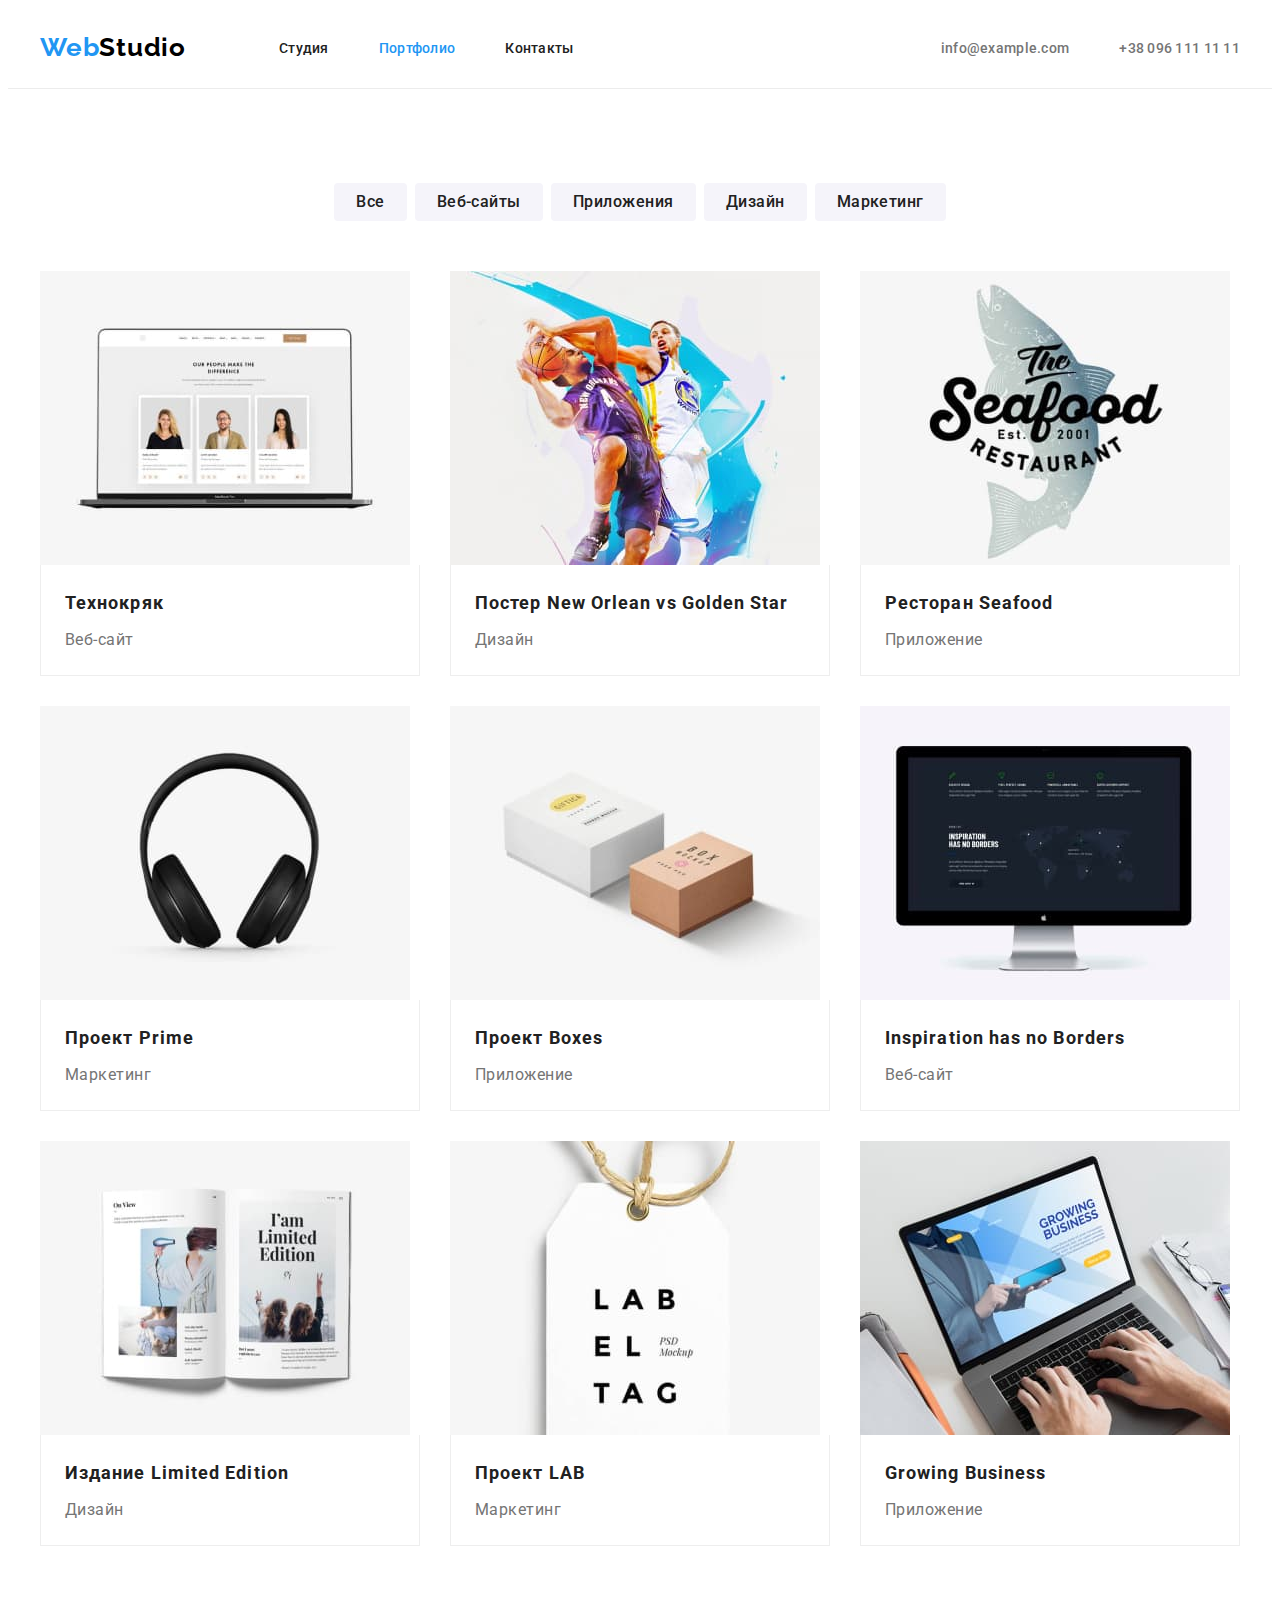
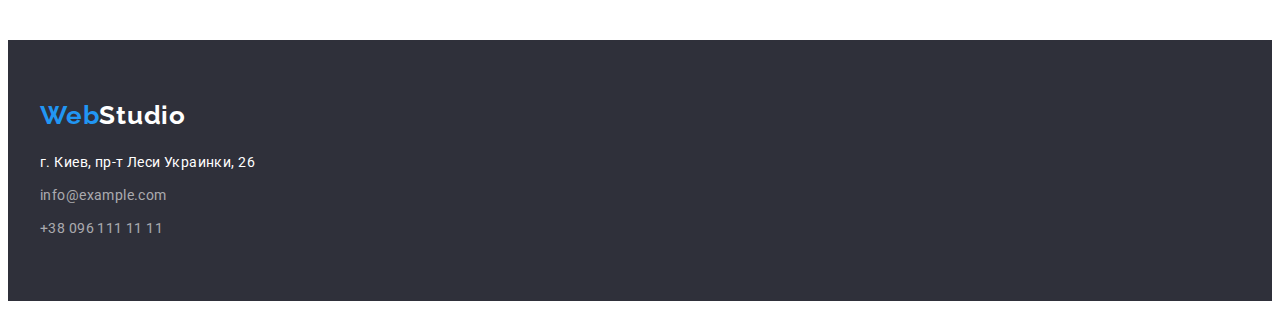
==== commit 243131e4: "fixed bugs in homework" ====
--- a/portfolio.html
+++ b/portfolio.html
@@ -13,7 +13,7 @@
     <header class="header">
         <div class="container header-container">
             <nav class="navigation">
-                <a href="/" class="logo link"><span class="logo-color-part">Web</span>Studio</a>
+                <a href="./index.html" class="logo link">Web<span class="logo-black-part">Studio</span></a>
                 <ul class="menu list">
                    <li class="nav-list-item"><a href="./index.html" class="nav-link link">Студия</a></li> 
                    <li class="nav-list-item"><a href="./portfolio.html" class="nav-link link current">Портфолио</a></li>
@@ -30,21 +30,17 @@
     </header>
 
     <main>
-        <section class="portfolio">
-            <div class="portfolio-container container section">
-                <div class="portfolio-container-button container">
-                    <h2 class="portfolio-title visually-hidden">Примеры работ</h2>
-                        <ul class="portfolio-button-list list">
-                            <li class="portfolio-button-item"><button class="portfolio-button" type="button">Все</button></li>
-                            <li class="portfolio-button-item"><button class="portfolio-button" type="button">Веб-сайты</button></li>
-                            <li class="portfolio-button-item"><button class="portfolio-button" type="button">Приложения</button></li>
-                            <li class="portfolio-button-item"><button class="portfolio-button" type="button">Дизайн</button></li>
-                            <li class="portfolio-button-item"><button class="portfolio-button" type="button">Маркетинг</button></li>
-                        </ul>  
-                </div> 
-    
-                <div class="portfolio-container-list container">
-                    <ul class="portfolio-cards-list list">
+        <section class="portfolio section">
+            <div class="portfolio-container container">
+                <h2 class="portfolio-title visually-hidden">Примеры работ</h2>
+                <ul class="portfolio-button-list list">
+                        <li class="portfolio-button-item"><button class="portfolio-button" type="button">Все</button></li>
+                        <li class="portfolio-button-item"><button class="portfolio-button" type="button">Веб-сайты</button></li>
+                        <li class="portfolio-button-item"><button class="portfolio-button" type="button">Приложения</button></li>
+                        <li class="portfolio-button-item"><button class="portfolio-button" type="button">Дизайн</button></li>
+                        <li class="portfolio-button-item"><button class="portfolio-button" type="button">Маркетинг</button></li>
+                </ul> 
+                <ul class="portfolio-cards-list list">
                         <li class="portfolio-cards-item">
                             <a href="" class="link">
                                 <img src="./img/tehnokryak.jpg" alt="Технокряк" width="370">
@@ -54,7 +50,6 @@
                                 </div>
                             </a>
                         </li>
-
                         <li class="portfolio-cards-item">
                             <a href="" class="link">
                                 <img src="./img/new-orleano-golden-star.jpg" alt="Постер New Orlean vs Golden Star" width="370">
@@ -130,20 +125,17 @@
                                     <h3 class="project-name" lang="en">Growing Business</h3>                      
                                     <p class="project-type">Приложение</p>
                                 </div>
-
                             </a>
                         </li>
-                    </ul>
-                </div>
-            </div>
-            
+                </ul> 
+            </div> 
         </section>
         
     </main>
 
     <footer class="footer">
         <div class="footer-container container">
-            <a class="footer-logo link logo" href="/"><span class="logo-color-part">Web</span>Studio</a>
+            <a class="footer-logo link logo" href="./index.html">Web<span class="logo-white-part">Studio</span></a>
             <address>
                 <ul class="list">
                     <li class="footer-contacts-item"><a href="/" target="_blank" class="footer-address link">г. Киев, пр-т Леси Украинки, 26</a></li>
--- a/css/styles.css
+++ b/css/styles.css
@@ -85,7 +85,7 @@
 }
 
 .logo {
-    color: var(--logo-black-color);
+    color: var(--accent-color);
     font-family: Raleway;
     font-weight: bold;
     font-size: 26px;
@@ -94,8 +94,12 @@
     margin-right: 93px;
 }
 
-.logo-color-part {
-    color: var(--accent-color);
+.logo-black-part {
+    color: var(--logo-black-color);
+}
+
+.logo-white-part{
+    color: var(--primary-white-color)
 }
 
 .nav-link{
@@ -143,8 +147,6 @@
 /* ------START HERO------ */
 
 .hero-container{
-    padding-top: 200px;
-    padding-bottom: 200px; 
     display: flex;
     flex-direction: column;
     align-items: center;
@@ -152,6 +154,7 @@
 
 .hero {
     background-color: var(--hero-background-color);
+    padding: 200px 0;
 }
 
 .main-title {
@@ -178,11 +181,13 @@
     padding-right: 32px;
     padding-top: 10px;
     padding-bottom: 10px;
-    border: 1px solid var(--logo-black-color);
+    /* border: 1px solid var(); */
+    box-shadow: 0px 4px 4px rgba(0, 0, 0, 0.15);
+    border-radius: 4px;
 }
 
 .hero-buttom:hover, .hero-buttom:focus{
-    background-color: var(--hero-btm-focus)
+    background-color: var(--hero-btm-focus);
 }
 /* ------END HERO------ */
 
@@ -194,6 +199,7 @@
 
 .feature-container-item{
     display: flex;
+    flex-wrap: wrap;
     margin-left: -30px;
     margin-top: -30px;
 }
@@ -225,6 +231,7 @@
 /* ------START direction------ */
 .direction-item{
     display: flex;
+    flex-wrap: wrap;
     margin-left: -30px;
     margin-top: -30px;
 }
@@ -235,7 +242,7 @@
     flex-basis: calc((100% - 90px) / 3);
 }
 
-.direction-container{
+.direction {
     padding-top: 0px;
 }
 /* ------END direction------ */
@@ -252,6 +259,7 @@
 
 .team-card-item{
     display: flex;
+    flex-wrap: wrap;
     margin-left: -30px;
     margin-top: -30px;
 }
@@ -290,7 +298,6 @@
     line-height: 1.19;
     letter-spacing: 0.03em;
     text-align: center;
-    margin-bottom: 30px;
 }
 
 .team-member-wrapper{
@@ -302,7 +309,9 @@
 /* ------START FOOTER------ */
 .footer{
     background-color: var(--hero-background-color);
-}
+    padding: 60px 0;
+}
+    
 .footer-address{
     font-size: 14px;
     line-height: 1.71;
@@ -324,8 +333,6 @@
 }
 
 .footer-container{
-    padding-top: 60px;
-    padding-bottom: 60px;
     display: flex; 
     flex-direction: column;  
 }
@@ -374,15 +381,11 @@
     color: var(--primary-white-color);
 }
 
-.portfolio-container-button{
-    margin-bottom: 50px;
-}
-
 .portfolio-cards-list{
     background-color: var(--primary-white-color);
     display: flex;
     flex-wrap: wrap;
-    margin-top: -30px;
+    margin-top: -30px;  
     margin-left: -30px;
 }
 
@@ -390,13 +393,16 @@
     flex-basis: calc((100% - 90px) / 3);
     margin-left: 30px;
     margin-top: 30px;
-    border: 1px solid #EEEEEE;
-}
+}
+
 .portfolio-container-cards-name{
-    margin-top: 20px;
-    margin-bottom: 20px;
-    margin-left: 24px;
-    margin-right: 24px;
+    padding-top: 20px;
+    padding-bottom: 20px;
+    padding-left: 24px;
+    padding-right: 24px;
+    border-bottom: 1px solid #EEEEEE;
+    border-left: 1px solid #EEEEEE;
+    border-right: 1px solid #EEEEEE;
 }
 
 .project-name {
